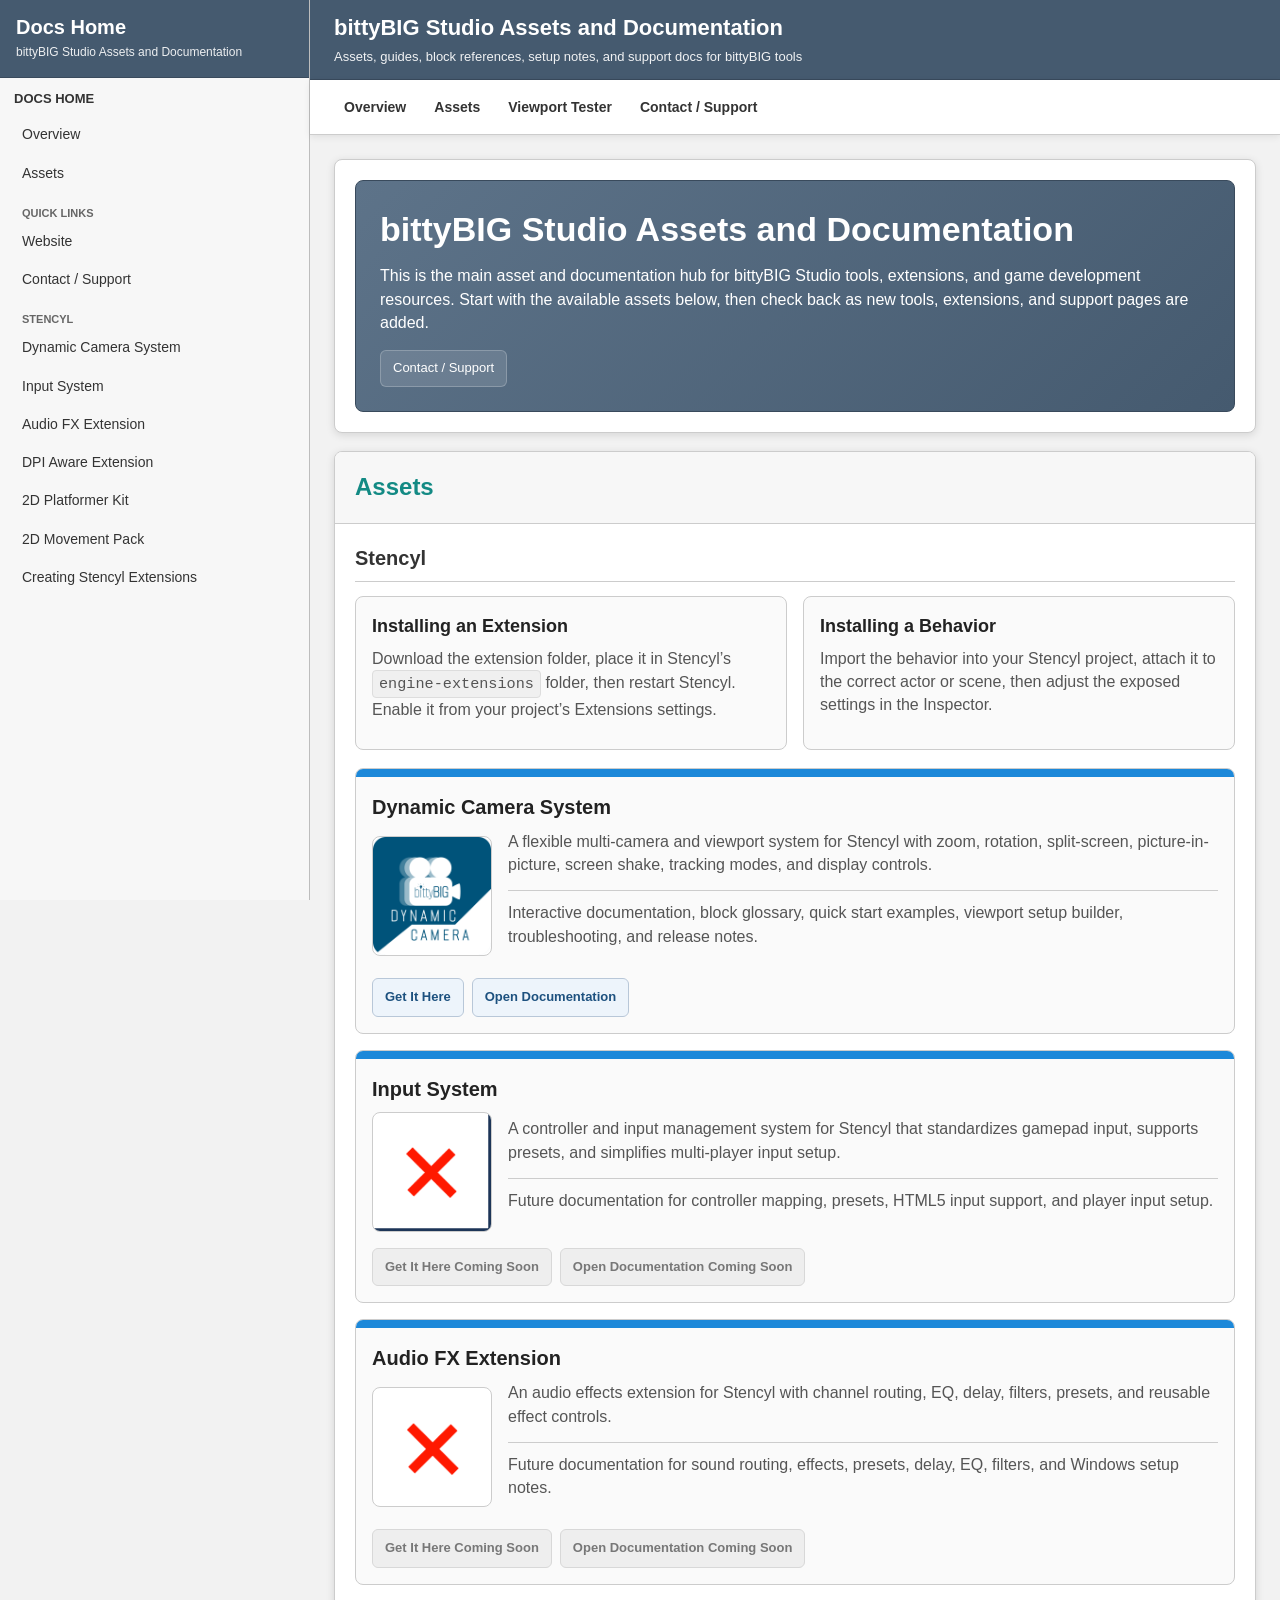
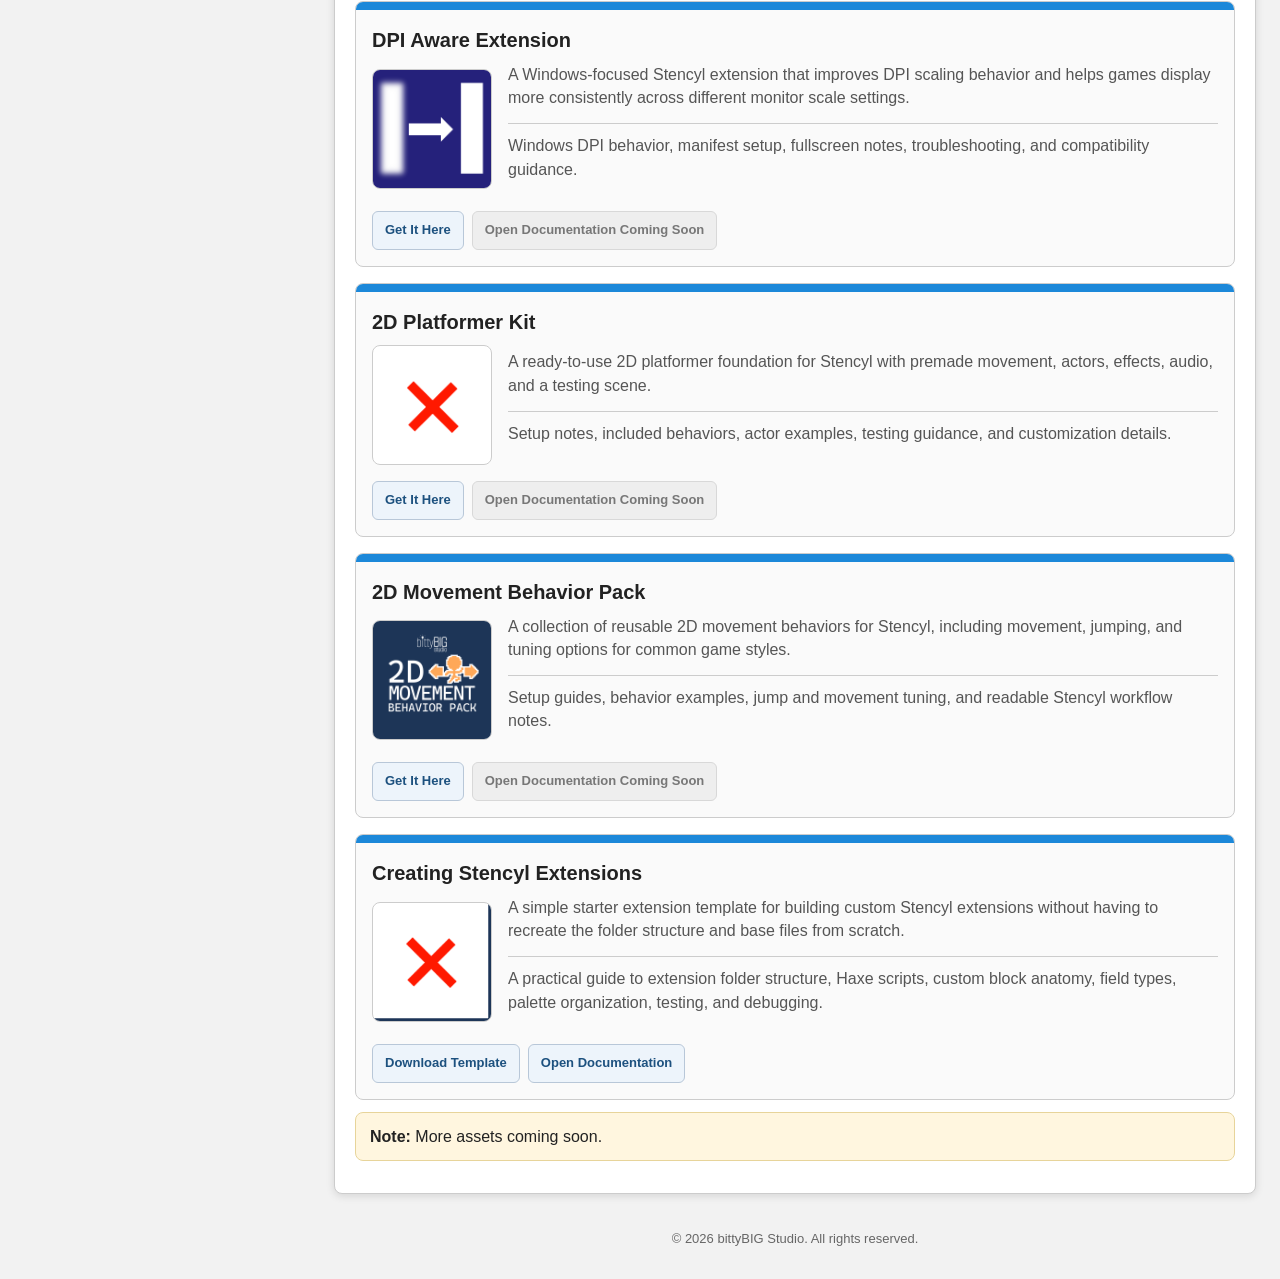
==== index.html @ cce0207f "icons" ====
<!DOCTYPE html>
<html lang="en">
<head>
	<meta charset="utf-8"/>
	<meta content="width=device-width, initial-scale=1.0" name="viewport"/>
	<link rel="icon" type="image/png" href="favicon.png">
	<title>bittyBIG Studio Assets and Documentation</title>
	<style>
		:root
		{
			--bg: #f2f2f2;
			--panel: #ffffff;
			--panel-2: #f7f7f7;
			--line: #cccccc;
			--text: #222222;
			--muted: #666666;
			--header: #455a6f;
			--headerText: #ffffff;
			--accent: #1c88d9;
			--accentDark: #1467a6;
			--accentLight: #d8ecfb;
			--danger: #d5525d;
			--dangerDark: #ab3842;
			--success: #7ab34a;
			--successDark: #5e9234;
			--shadow: rgba(0, 0, 0, 0.12);
			--gold: #ffb52a;
		}

		*
		{
			box-sizing: border-box;
		}

		html
		{
			scroll-behavior: smooth;
			scroll-padding-top: 72px;
		}

		[id]
		{
			scroll-margin-top: 72px;
		}

		body
		{
			margin: 0;
			background: var(--bg);
			color: var(--text);
			font-family: Arial, Helvetica, sans-serif;
			line-height: 1.45;
		}

		a
		{
			color: inherit;
			text-decoration: none;
		}

		button,
		input
		{
			font: inherit;
		}

		.app
		{
			display: grid;
			grid-template-columns: 310px minmax(0, 1fr);
			min-height: 100vh;
		}

		/* Sidebar */
		.sidebar
		{
			position: sticky;
			top: 0;
			height: 100vh;
			overflow: auto;
			background: #f7f7f7;
			border-right: 1px solid #bdbdbd;
			padding: 0;
		}

		.sidebar-header
		{
			background: var(--header);
			color: var(--headerText);
			padding: 16px;
			border-bottom: 1px solid #394a5c;
		}

		.sidebar-header h1
		{
			margin: 0;
			font-size: 20px;
			line-height: 1.15;
		}

		.sidebar-header h1 a
		{
			color: var(--headerText);
			text-decoration: none;
		}

		.sidebar-header h1 a:hover
		{
			text-decoration: underline;
		}

		.sidebar-header .sub
		{
			margin-top: 5px;
			font-size: 12px;
			opacity: 0.9;
		}

		.nav-group
		{
			padding: 12px 14px 4px;
		}

		.nav-title
		{
			font-size: 13px;
			font-weight: bold;
			color: #333333;
			text-transform: uppercase;
			margin: 0 0 8px;
		}

		.nav-list
		{
			display: grid;
			gap: 4px;
			margin-bottom: 8px;
		}

		.nav-link
		{
			display: block;
			padding: 7px 8px;
			border-radius: 4px;
			font-size: 14px;
			color: #333333;
		}

		.nav-link:hover,
		.nav-link.active
		{
			background: #dfe8f3;
			color: #000000;
		}

		.nav-mini-title
		{
			font-size: 11px;
			font-weight: bold;
			color: #666666;
			text-transform: uppercase;
			padding: 8px 8px 2px;
		}

		/* Main */
		.main
		{
			min-width: 0;
		}

		.topbar
		{
			background: var(--header);
			color: var(--headerText);
			padding: 12px 24px;
			border-bottom: 1px solid #394a5c;
		}

		.topbar .title
		{
			font-size: 22px;
			font-weight: bold;
		}

		.topbar .subtitle
		{
			font-size: 13px;
			margin-top: 4px;
			opacity: 0.92;
		}

		.top-nav
		{
			position: sticky;
			top: 0;
			z-index: 30;
			display: flex;
			flex-wrap: wrap;
			gap: 8px;
			padding: 10px 24px;
			background: #ffffff;
			border-bottom: 1px solid var(--line);
			box-shadow: 0 2px 7px rgba(0,0,0,0.08);
		}

		.top-nav a
		{
			display: inline-block;
			padding: 7px 10px;
			border-radius: 5px;
			font-size: 14px;
			font-weight: bold;
			color: #333333;
		}

		.top-nav a:hover
		{
			background: #dfe8f3;
		}

		.content
		{
			padding: 24px;
			max-width: 1300px;
		}

		.section
		{
			background: var(--panel);
			border: 1px solid var(--line);
			border-radius: 8px;
			box-shadow: 0 2px 8px var(--shadow);
			margin-bottom: 18px;
			overflow: hidden;
		}

		.section-header
		{
			padding: 18px 20px;
			border-bottom: 1px solid var(--line);
			background: var(--panel-2);
		}

		.section-header h2
		{
			margin: 0;
			font-size: 24px;
			color: #138a84;
		}

		.section-body
		{
			padding: 20px;
		}

		p
		{
			margin-top: 0;
		}

		.hero-box
		{
			background: linear-gradient(135deg, #5d7389, #455a6f);
			color: white;
			padding: 24px;
			border-radius: 8px;
			border: 1px solid #394a5c;
		}

		.hero-box h2
		{
			margin: 0 0 10px;
			font-size: 34px;
			color: white;
		}

		.hero-box p
		{
			margin: 0 0 16px;
			font-size: 16px;
			max-width: 900px;
		}

		.hero-buttons
		{
			display: flex;
			flex-wrap: wrap;
			gap: 10px;
		}

		.btn
		{
			display: inline-block;
			padding: 10px 14px;
			border-radius: 6px;
			border: 1px solid rgba(255,255,255,0.22);
			background: rgba(255,255,255,0.12);
			color: white;
			cursor: pointer;
		}

		.btn:hover
		{
			background: rgba(255,255,255,0.22);
		}

		.compact-btn
		{
			padding: 8px 12px;
			font-size: 13px;
		}

		.grid-2
		{
			display: grid;
			grid-template-columns: 1fr 1fr;
			gap: 16px;
		}

		.grid-3
		{
			display: grid;
			grid-template-columns: repeat(3, 1fr);
			gap: 16px;
		}

		.info-card
		{
			border: 1px solid var(--line);
			border-radius: 8px;
			padding: 16px;
			background: #fafafa;
		}

		.info-card h3
		{
			margin: 0 0 8px;
			font-size: 18px;
		}

		.install-mini
		{
			margin-top: 16px;
		}

		.info-card p
		{
			color: #555555;
			margin-bottom: 12px;
		}

		.note
		{
			padding: 12px 14px;
			border-radius: 8px;
			border: 1px solid #d8d8d8;
			background: #f9f9f9;
			margin: 12px 0;
		}

		.note.good
		{
			background: #eef8e7;
			border-color: #bfd7ac;
		}

		.note.warn
		{
			background: #fff6df;
			border-color: #e7d49a;
		}

		.inline-code
		{
			display: inline-block;
			background: #f0f0f0;
			border: 1px solid #dddddd;
			padding: 2px 6px;
			border-radius: 4px;
			font-family: Consolas, Monaco, "Courier New", monospace;
			font-size: 0.95em;
		}

		.asset-group-title
		{
			margin: 0 0 14px;
			padding-bottom: 8px;
			border-bottom: 1px solid var(--line);
			font-size: 20px;
			color: #333333;
		}

		.asset-list
		{
			display: grid;
			grid-template-columns: 1fr;
			gap: 16px;
		}

		.stencyl-installation
		{
			margin: 0 0 18px;
		}

		.asset-card-content
		{
			display: grid;
			grid-template-columns: 120px minmax(0, 1fr);
			gap: 16px;
			align-items: center;
			margin-bottom: 16px;
		}

		.asset-card-content > div:last-child p + p
		{
			margin-top: 10px;
			padding-top: 10px;
			border-top: 1px solid var(--line);
		}


		.asset-icon-frame
		{
			display: flex;
			align-items: center;
			justify-content: center;
			width: 120px;
			height: 120px;
			border: 1px solid var(--line);
			border-radius: 8px;
			background: #ffffff;
			overflow: hidden;
		}

		.asset-icon
		{
			display: block;
			max-width: 100%;
			max-height: 100%;
			object-fit: contain;
		}

		.doc-card
		{
			display: flex;
			flex-direction: column;
			min-height: 0;
			border: 1px solid var(--line);
			border-radius: 8px;
			background: #fafafa;
			overflow: hidden;
		}

		.doc-card-top
		{
			height: 8px;
			background: var(--accent);
		}

		.doc-card.placeholder .doc-card-top
		{
			background: #808b97;
		}

		.doc-card-body
		{
			display: flex;
			flex-direction: column;
			flex: 1;
			padding: 16px;
		}

		.doc-card h3
		{
			margin: 0 0 8px;
			font-size: 20px;
		}

		.doc-card p
		{
			margin: 0 0 14px;
			color: #555555;
		}

		.status
		{
			display: inline-block;
			align-self: flex-start;
			margin-bottom: 10px;
			padding: 4px 8px;
			border-radius: 999px;
			border: 1px solid #b8d8f0;
			background: var(--accentLight);
			color: var(--accentDark);
			font-size: 12px;
			font-weight: bold;
		}

		.placeholder .status
		{
			background: #eeeeee;
			border-color: #d8d8d8;
			color: #666666;
		}

		.card-actions
		{
			margin-top: auto;
			display: flex;
			flex-wrap: wrap;
			gap: 8px;
		}

		.card-link
		{
			display: inline-block;
			padding: 9px 12px;
			border-radius: 6px;
			border: 1px solid #b8c7d8;
			background: #edf4fb;
			color: #1d517f;
			cursor: pointer;
			font-size: 13px;
			font-weight: bold;
		}

		.card-link:hover
		{
			background: #dfeefa;
		}

		.card-link.disabled
		{
			color: #777777;
			background: #eeeeee;
			border-color: #d8d8d8;
		}

		.card-link.disabled:hover
		{
			background: #e6e6e6;
		}

		.link-list
		{
			display: grid;
			gap: 8px;
		}

		.project-link
		{
			display: block;
			border: 1px solid var(--line);
			border-radius: 7px;
			background: #fafafa;
			padding: 12px 13px;
		}

		.project-link:hover
		{
			background: #dfe8f3;
		}

		.project-link strong
		{
			display: block;
			margin-bottom: 3px;
			color: #222222;
		}

		.project-link span
		{
			display: block;
			color: #555555;
			font-size: 14px;
		}

		.footer
		{
			text-align: center;
			padding: 18px 0 6px;
			color: #666666;
			font-size: 13px;
		}

		@media (max-width: 1100px)
		{
			.app
			{
				grid-template-columns: 1fr;
			}

			.sidebar
			{
				position: relative;
				height: auto;
			}

			.top-nav
			{
				position: relative;
				top: auto;
			}
		}

		@media (max-width: 900px)
		{
			.grid-2,
			.grid-3
			{
				grid-template-columns: 1fr;
			}

			.asset-card-content
			{
				grid-template-columns: 92px minmax(0, 1fr);
			}

			.asset-icon-frame
			{
				width: 92px;
				height: 92px;
			}
		}

		@media (max-width: 560px)
		{
			.asset-card-content
			{
				grid-template-columns: 1fr;
			}

			.asset-icon-frame
			{
				width: 110px;
				height: 110px;
			}
		}
	</style>
</head>
<body>
<div class="app" id="top">
	<aside class="sidebar">
		<div class="sidebar-header">
			<h1><a href="#top">Docs Home</a></h1>
			<div class="sub">bittyBIG Studio Assets and Documentation</div>
		</div>

		<div class="nav-group">
			<div class="nav-title">Docs Home</div>
			<div class="nav-list">
				<a class="nav-link" href="#overview">Overview</a>
				<a class="nav-link" href="#documentation">Assets</a>
			</div>

			<div class="nav-mini-title">Quick Links</div>
			<div class="nav-list">
				<a class="nav-link" href="https://www.bittybigstudio.com/">Website</a>
				<a class="nav-link" href="https://discord.gg/BR3WJM4zfG">Contact / Support</a>
			</div>

			<div class="nav-mini-title">Stencyl</div>
			<div class="nav-list">
				<a class="nav-link" href="dynamic-camera-documentation.html">Dynamic Camera System</a>
				<a class="nav-link" href="https://docs.bittybigstudio.com/input-system/">Input System</a>
				<a class="nav-link" href="https://docs.bittybigstudio.com/audio-fx-extension/">Audio FX Extension</a>
				<a class="nav-link" href="https://docs.bittybigstudio.com/dpi-awareness-extension/">DPI Aware Extension</a>
				<a class="nav-link" href="https://docs.bittybigstudio.com/platformer-kit-2d/">2D Platformer Kit</a>
				<a class="nav-link" href="https://docs.bittybigstudio.com/movement-behavior-pack-2d/">2D Movement Pack</a>
				<a class="nav-link" href="stencyl-extension-template-guide.html">Creating Stencyl Extensions</a>
			</div>
		</div>
	</aside>

	<main class="main">
		<div class="topbar">
			<div class="title">bittyBIG Studio Assets and Documentation</div>
			<div class="subtitle">Assets, guides, block references, setup notes, and support docs for bittyBIG tools</div>
		</div>

		<nav class="top-nav">
			<a href="#overview">Overview</a>
			<a href="#documentation">Assets</a>
			<a href="dynamic-camera-documentation.html#interactive-demo">Viewport Tester</a>
			<a href="https://discord.gg/BR3WJM4zfG">Contact / Support</a>
		</nav>

		<div class="content">
			<section class="section" id="overview">
				<div class="section-body">
					<div class="hero-box">
						<h2>bittyBIG Studio Assets and Documentation</h2>
						<p>
							This is the main asset and documentation hub for bittyBIG Studio tools, extensions, and game development resources.
							Start with the available assets below, then check back as new tools, extensions, and support pages are added.
						</p>
						<div class="hero-buttons">
							<a class="btn compact-btn" href="https://discord.gg/BR3WJM4zfG">Contact / Support</a>
						</div>
					</div>

				</div>
			</section>

			<section class="section" id="documentation">
				<div class="section-header">
					<h2>Assets</h2>
				</div>
				<div class="section-body">
					<h3 class="asset-group-title">Stencyl</h3>

					<div class="grid-2 stencyl-installation">
						<div class="info-card">
							<h3>Installing an Extension</h3>
							<p>
								Download the extension folder, place it in Stencyl’s <span class="inline-code">engine-extensions</span> folder,
								then restart Stencyl. Enable it from your project’s Extensions settings.
							</p>
						</div>

						<div class="info-card">
							<h3>Installing a Behavior</h3>
							<p>
								Import the behavior into your Stencyl project, attach it to the correct actor or scene,
								then adjust the exposed settings in the Inspector.
							</p>
						</div>
					</div>

					<div class="asset-list">
						<article class="doc-card">
							<div class="doc-card-top"></div>
							<div class="doc-card-body">
								<h3>Dynamic Camera System</h3>
								<div class="asset-card-content">
									<div class="asset-icon-frame">
										<img class="asset-icon" src="dynamic-camera-icon.png" alt="Dynamic Camera System icon" onerror="this.remove()">
									</div>
									<div>
										<p>
											A flexible multi-camera and viewport system for Stencyl with zoom, rotation, split-screen,
											picture-in-picture, screen shake, tracking modes, and display controls.
										</p>
										<p>
											Interactive documentation, block glossary, quick start examples, viewport setup builder,
											troubleshooting, and release notes.
										</p>
									</div>
								</div>
								<div class="card-actions">
									<a class="card-link" href="https://bittybigstudio.itch.io/bittybig-dynamic-camera">Get It Here</a>
									<a class="card-link" href="dynamic-camera-documentation.html">Open Documentation</a>
								</div>
							</div>
						</article>

						<article class="doc-card">
							<div class="doc-card-top"></div>
							<div class="doc-card-body">
								<h3>Input System</h3>
								<div class="asset-card-content">
									<div class="asset-icon-frame">
										<img class="asset-icon" src="input-system-icon.png" alt="Input System icon" onerror="this.remove()">
									</div>
									<div>
										<p>
											A controller and input management system for Stencyl that standardizes gamepad input,
											supports presets, and simplifies multi-player input setup.
										</p>
										<p>
											Future documentation for controller mapping, presets, HTML5 input support, and player input setup.
										</p>
									</div>
								</div>
								<div class="card-actions">
									<a class="card-link disabled" href="https://bittybigstudio.com/#input-system">Get It Here Coming Soon</a>
									<a class="card-link disabled" href="https://docs.bittybigstudio.com/input-system/">Open Documentation Coming Soon</a>
								</div>
							</div>
						</article>

						<article class="doc-card">
							<div class="doc-card-top"></div>
							<div class="doc-card-body">
								<h3>Audio FX Extension</h3>
								<div class="asset-card-content">
									<div class="asset-icon-frame">
										<img class="asset-icon" src="audio-fx-icon.png" alt="Audio FX Extension icon" onerror="this.remove()">
									</div>
									<div>
										<p>
											An audio effects extension for Stencyl with channel routing, EQ, delay, filters,
											presets, and reusable effect controls.
										</p>
										<p>
											Future documentation for sound routing, effects, presets, delay, EQ, filters, and Windows setup notes.
										</p>
									</div>
								</div>
								<div class="card-actions">
									<a class="card-link disabled" href="https://bittybigstudio.com/#audio-fx-extension">Get It Here Coming Soon</a>
									<a class="card-link disabled" href="https://docs.bittybigstudio.com/audio-fx-extension/">Open Documentation Coming Soon</a>
								</div>
							</div>
						</article>

						<article class="doc-card">
							<div class="doc-card-top"></div>
							<div class="doc-card-body">
								<h3>DPI Aware Extension</h3>
								<div class="asset-card-content">
									<div class="asset-icon-frame">
										<img class="asset-icon" src="dpi-aware-icon.png" alt="DPI Aware Extension icon" onerror="this.remove()">
									</div>
									<div>
										<p>
											A Windows-focused Stencyl extension that improves DPI scaling behavior and helps games
											display more consistently across different monitor scale settings.
										</p>
										<p>
											Windows DPI behavior, manifest setup, fullscreen notes, troubleshooting, and compatibility guidance.
										</p>
									</div>
								</div>
								<div class="card-actions">
									<a class="card-link" href="https://bittybigstudio.com/#dpi-awareness-extension">Get It Here</a>
									<a class="card-link disabled" href="https://docs.bittybigstudio.com/dpi-awareness-extension/">Open Documentation Coming Soon</a>
								</div>
							</div>
						</article>

						<article class="doc-card">
							<div class="doc-card-top"></div>
							<div class="doc-card-body">
								<h3>2D Platformer Kit</h3>
								<div class="asset-card-content">
									<div class="asset-icon-frame">
										<img class="asset-icon" src="platformer-kit-icon.png" alt="2D Platformer Kit icon" onerror="this.remove()">
									</div>
									<div>
										<p>
											A ready-to-use 2D platformer foundation for Stencyl with premade movement,
											actors, effects, audio, and a testing scene.
										</p>
										<p>
											Setup notes, included behaviors, actor examples, testing guidance, and customization details.
										</p>
									</div>
								</div>
								<div class="card-actions">
									<a class="card-link" href="https://bittybigstudio.com/#platformer-kit-2d">Get It Here</a>
									<a class="card-link disabled" href="https://docs.bittybigstudio.com/platformer-kit-2d/">Open Documentation Coming Soon</a>
								</div>
							</div>
						</article>

						<article class="doc-card">
							<div class="doc-card-top"></div>
							<div class="doc-card-body">
								<h3>2D Movement Behavior Pack</h3>
								<div class="asset-card-content">
									<div class="asset-icon-frame">
										<img class="asset-icon" src="movement-pack-icon.png" alt="2D Movement Behavior Pack icon" onerror="this.remove()">
									</div>
									<div>
										<p>
											A collection of reusable 2D movement behaviors for Stencyl, including movement,
											jumping, and tuning options for common game styles.
										</p>
										<p>
											Setup guides, behavior examples, jump and movement tuning, and readable Stencyl workflow notes.
										</p>
									</div>
								</div>
								<div class="card-actions">
									<a class="card-link" href="https://bittybigstudio.com/#movement-behavior-pack-2d">Get It Here</a>
									<a class="card-link disabled" href="https://docs.bittybigstudio.com/movement-behavior-pack-2d/">Open Documentation Coming Soon</a>
								</div>
							</div>
						</article>

						<article class="doc-card">
							<div class="doc-card-top"></div>
							<div class="doc-card-body">
								<h3>Creating Stencyl Extensions</h3>
								<div class="asset-card-content">
									<div class="asset-icon-frame">
										<img class="asset-icon" src="extension-template-icon.png" alt="Simple Extension Template icon" onerror="this.remove()">
									</div>
									<div>
										<p>
											A simple starter extension template for building custom Stencyl extensions without
											having to recreate the folder structure and base files from scratch.
										</p>
										<p>
											A practical guide to extension folder structure, Haxe scripts, custom block anatomy,
											field types, palette organization, testing, and debugging.
										</p>
									</div>
								</div>
								<div class="card-actions">
									<a class="card-link" href="Simple Extension Template.zip">Download Template</a>
									<a class="card-link" href="stencyl-extension-template-guide.html">Open Documentation</a>
								</div>
							</div>
						</article>
					</div>

					<div class="note warn">
						<strong>Note:</strong> More assets coming soon.
					</div>
				</div>
			</section>


			<div class="footer">
				&copy; 2026 bittyBIG Studio. All rights reserved.
			</div>
		</div>
	</main>
</div>
</body>
</html>
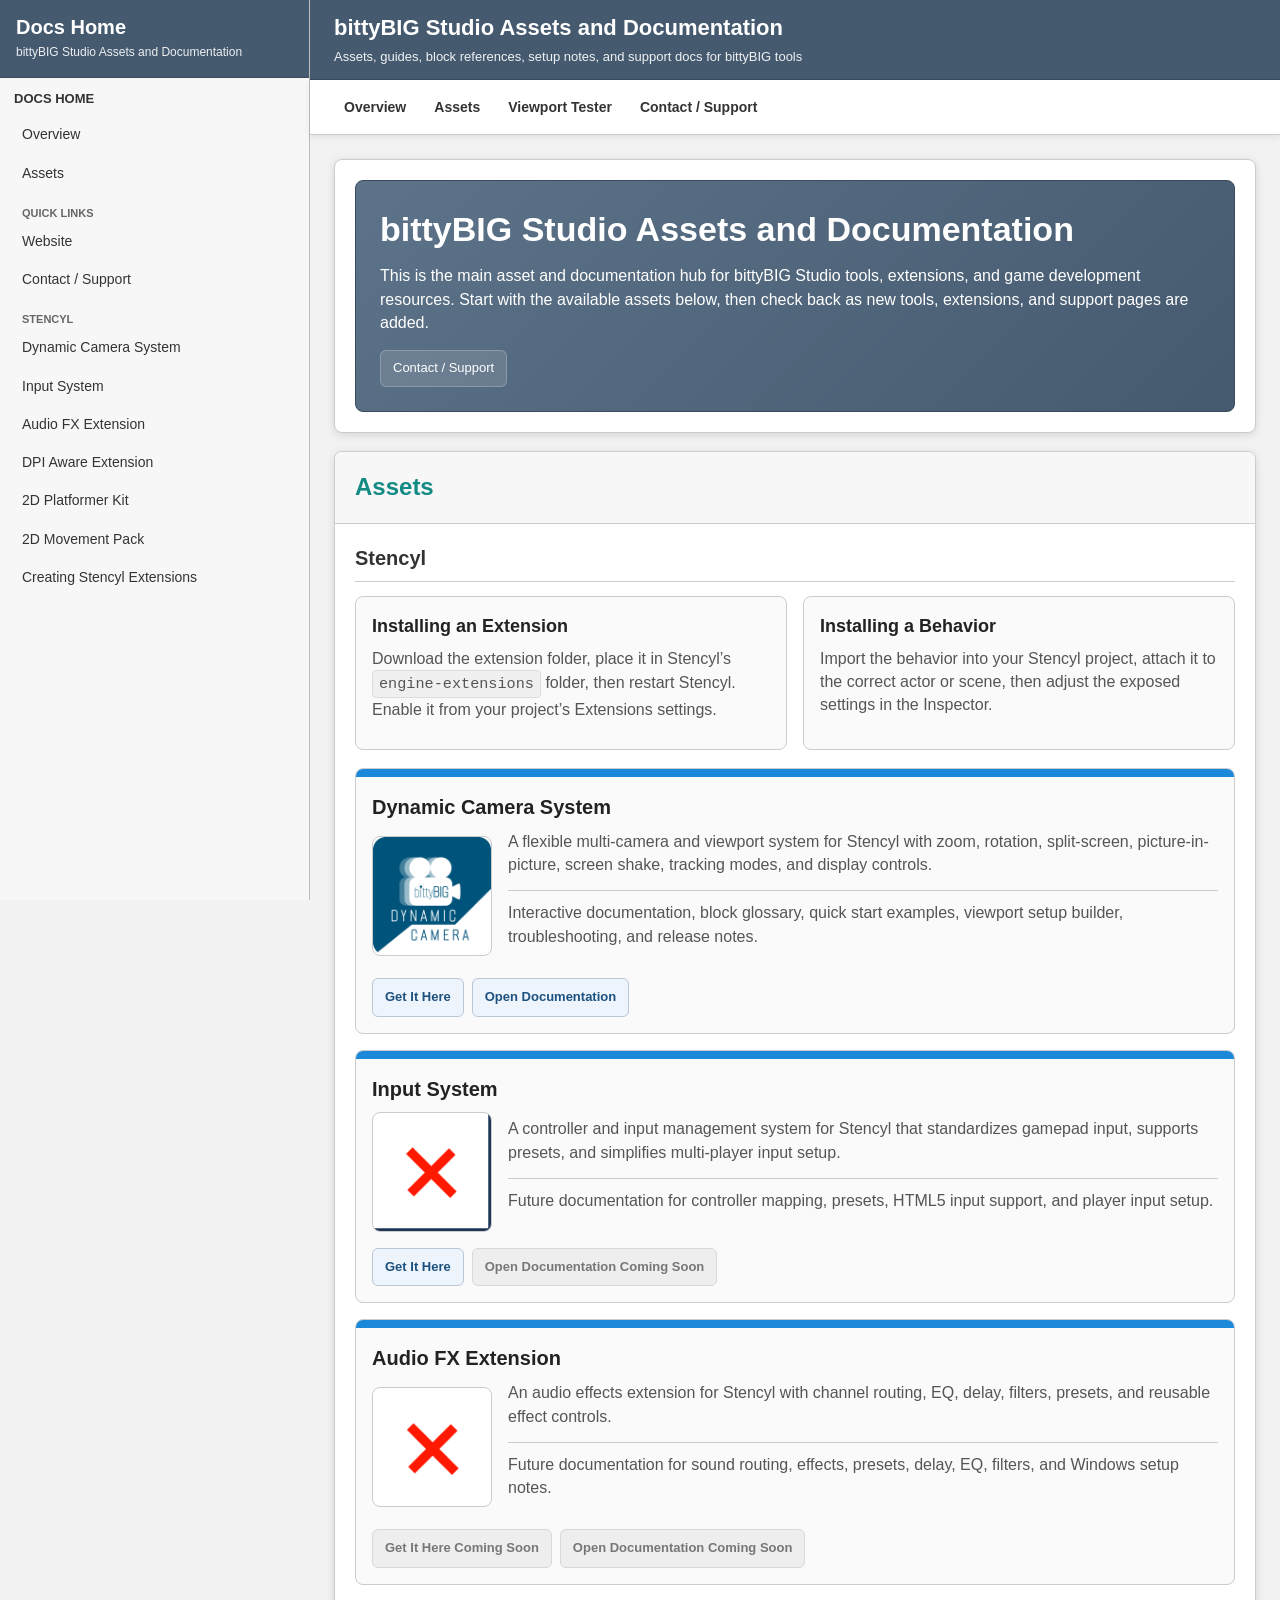
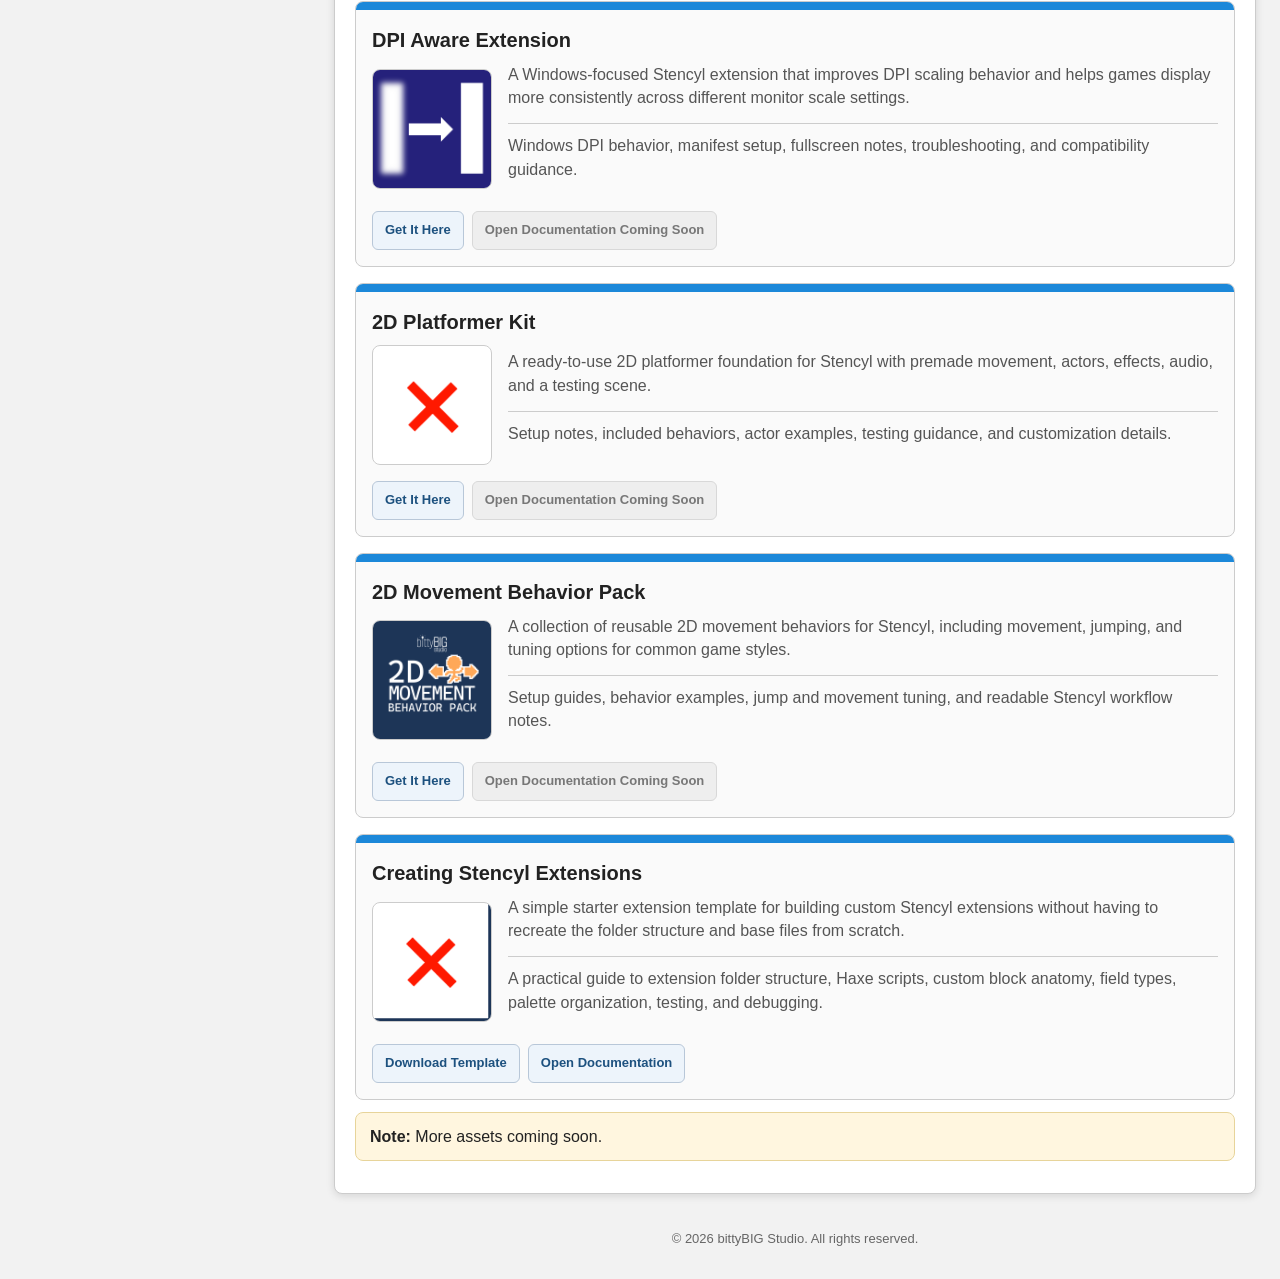
==== commit 7658ee2d: "added link to input system" ====
--- a/index.html
+++ b/index.html
@@ -773,7 +773,7 @@
 									</div>
 								</div>
 								<div class="card-actions">
-									<a class="card-link disabled" href="https://bittybigstudio.com/#input-system">Get It Here Coming Soon</a>
+									<a class="card-link enabled" href="https://bittybigstudio.itch.io/bittybig-easy-input-system-for-stencyl">Get It Here</a>
 									<a class="card-link disabled" href="https://docs.bittybigstudio.com/input-system/">Open Documentation Coming Soon</a>
 								</div>
 							</div>
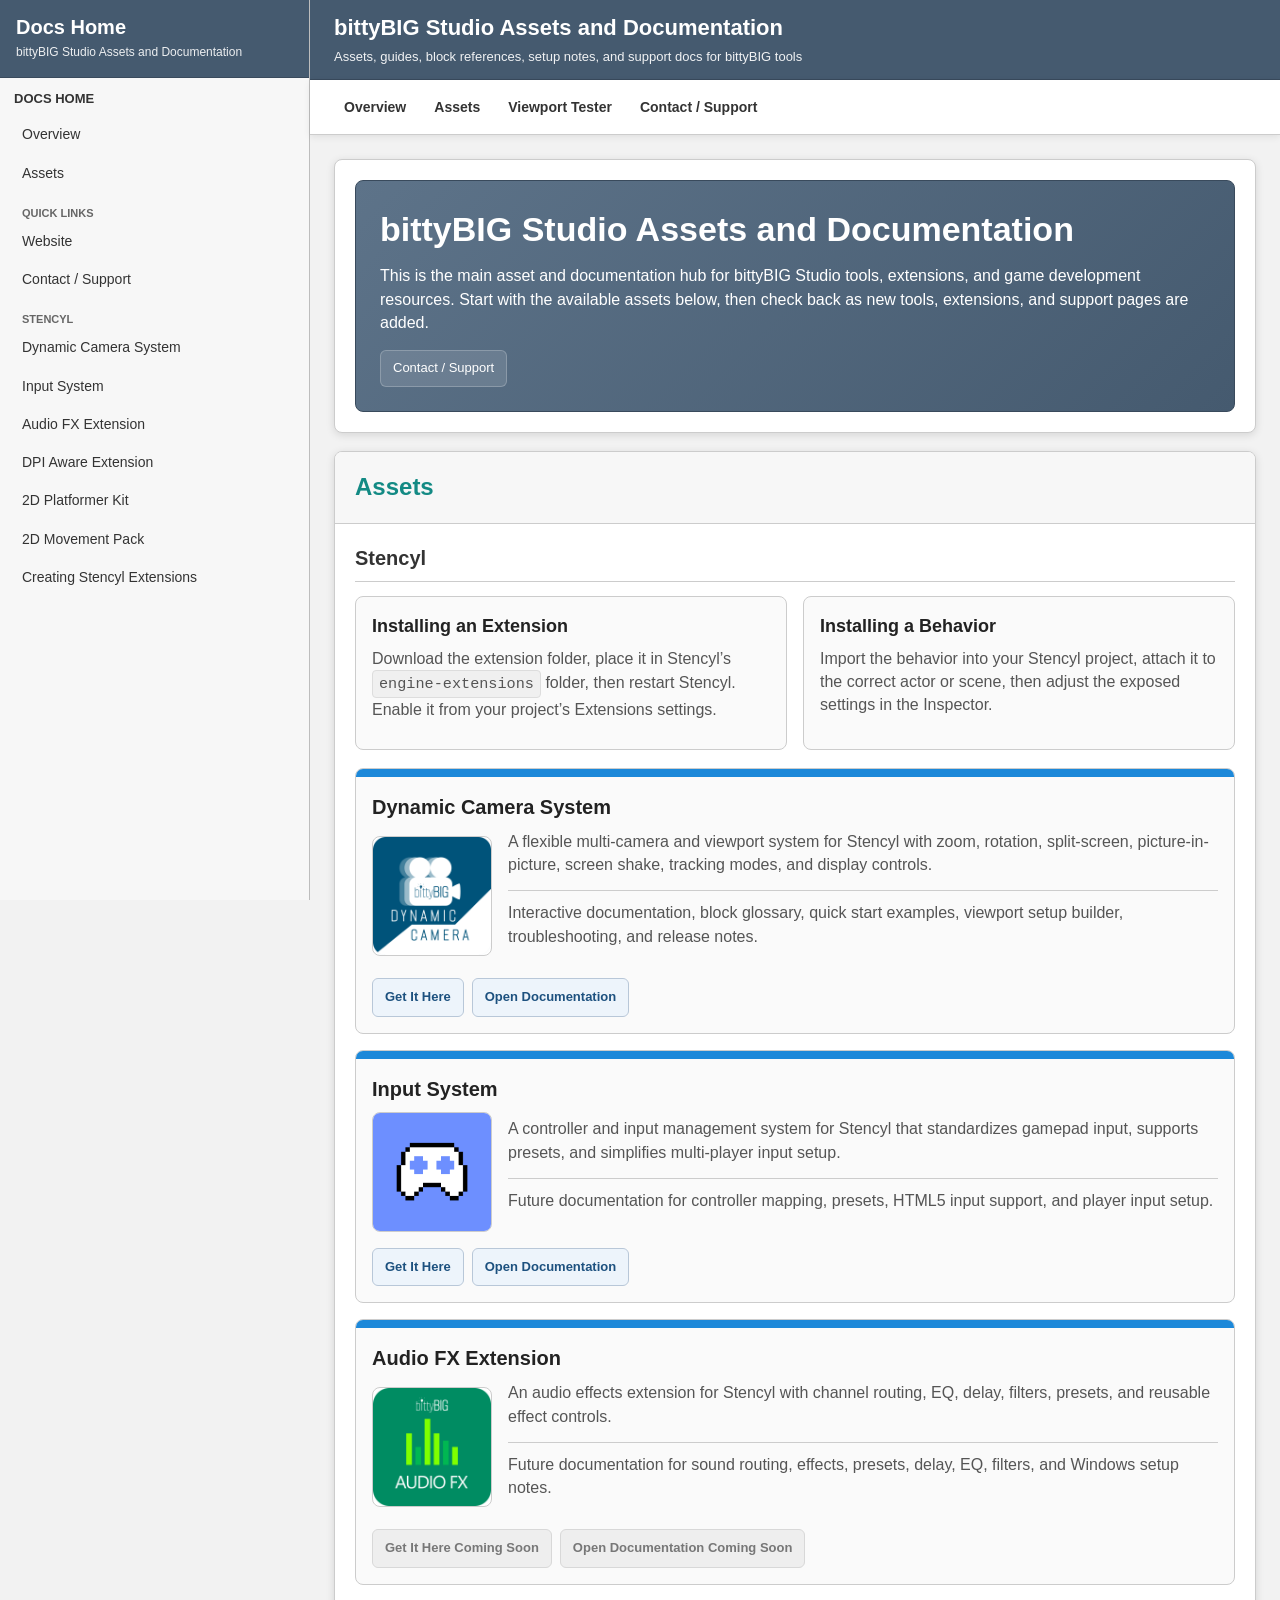
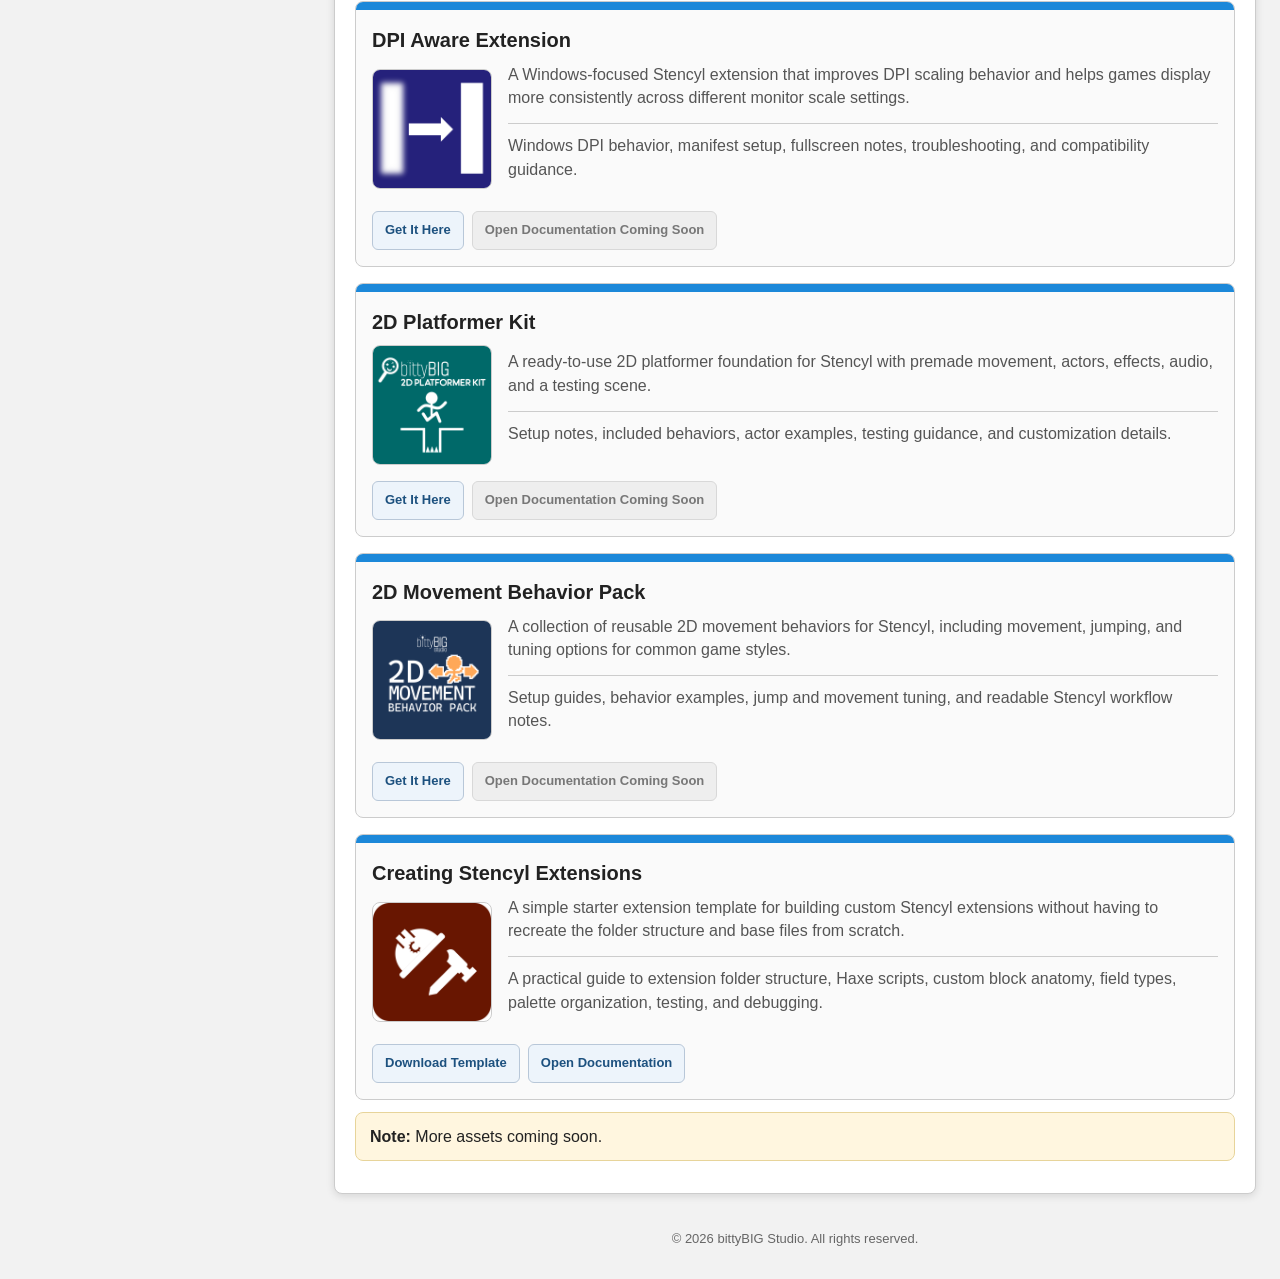
==== commit 7a748de2: "Added Easy Input Documentation" ====
--- a/index.html
+++ b/index.html
@@ -662,7 +662,7 @@
 			<div class="nav-mini-title">Stencyl</div>
 			<div class="nav-list">
 				<a class="nav-link" href="dynamic-camera-documentation.html">Dynamic Camera System</a>
-				<a class="nav-link" href="https://docs.bittybigstudio.com/input-system/">Input System</a>
+				<a class="nav-link" href="https://docs.bittybigstudio.com/stencyl-easy-input/">Input System</a>
 				<a class="nav-link" href="https://docs.bittybigstudio.com/audio-fx-extension/">Audio FX Extension</a>
 				<a class="nav-link" href="https://docs.bittybigstudio.com/dpi-awareness-extension/">DPI Aware Extension</a>
 				<a class="nav-link" href="https://docs.bittybigstudio.com/platformer-kit-2d/">2D Platformer Kit</a>
@@ -774,7 +774,7 @@
 								</div>
 								<div class="card-actions">
 									<a class="card-link enabled" href="https://bittybigstudio.itch.io/bittybig-easy-input-system-for-stencyl">Get It Here</a>
-									<a class="card-link disabled" href="https://docs.bittybigstudio.com/input-system/">Open Documentation Coming Soon</a>
+									<a class="card-link enabled" href="https://docs.bittybigstudio.com/stencyl-easy-input/">Open Documentation</a>
 								</div>
 							</div>
 						</article>
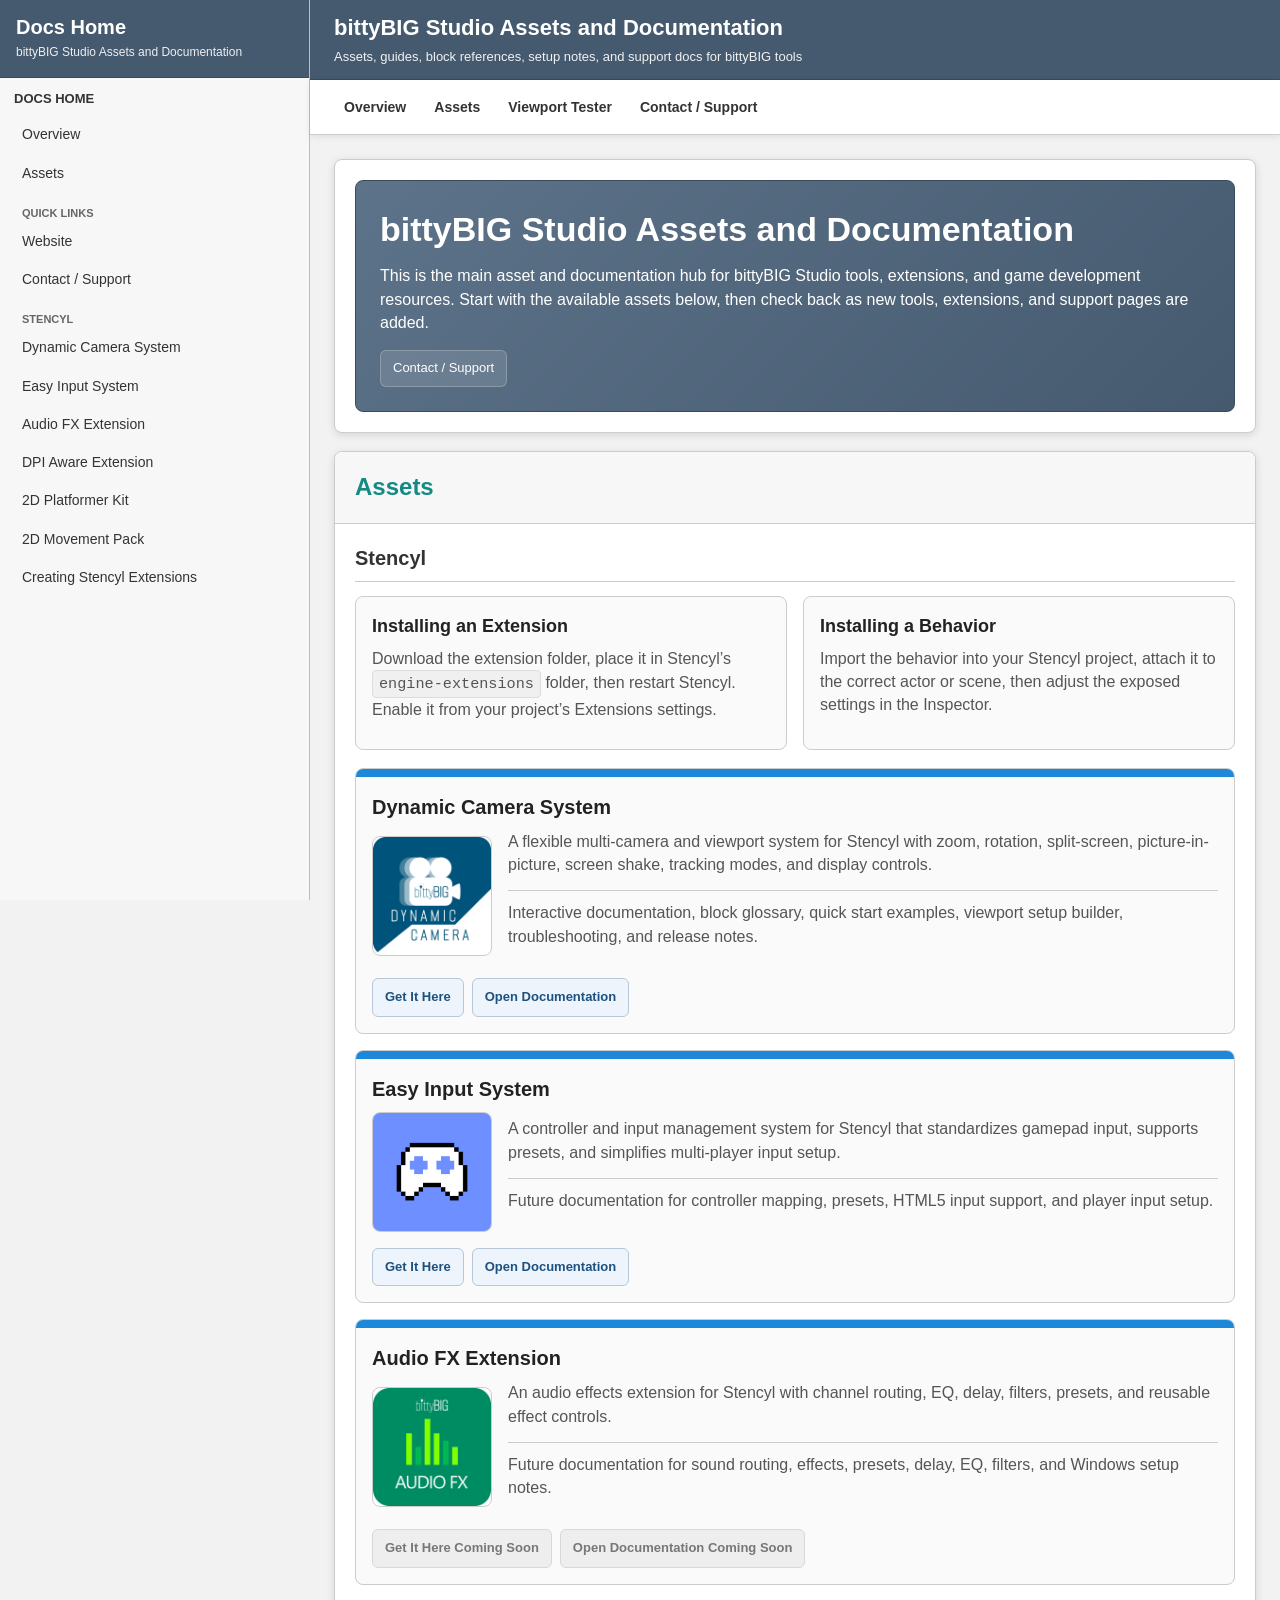
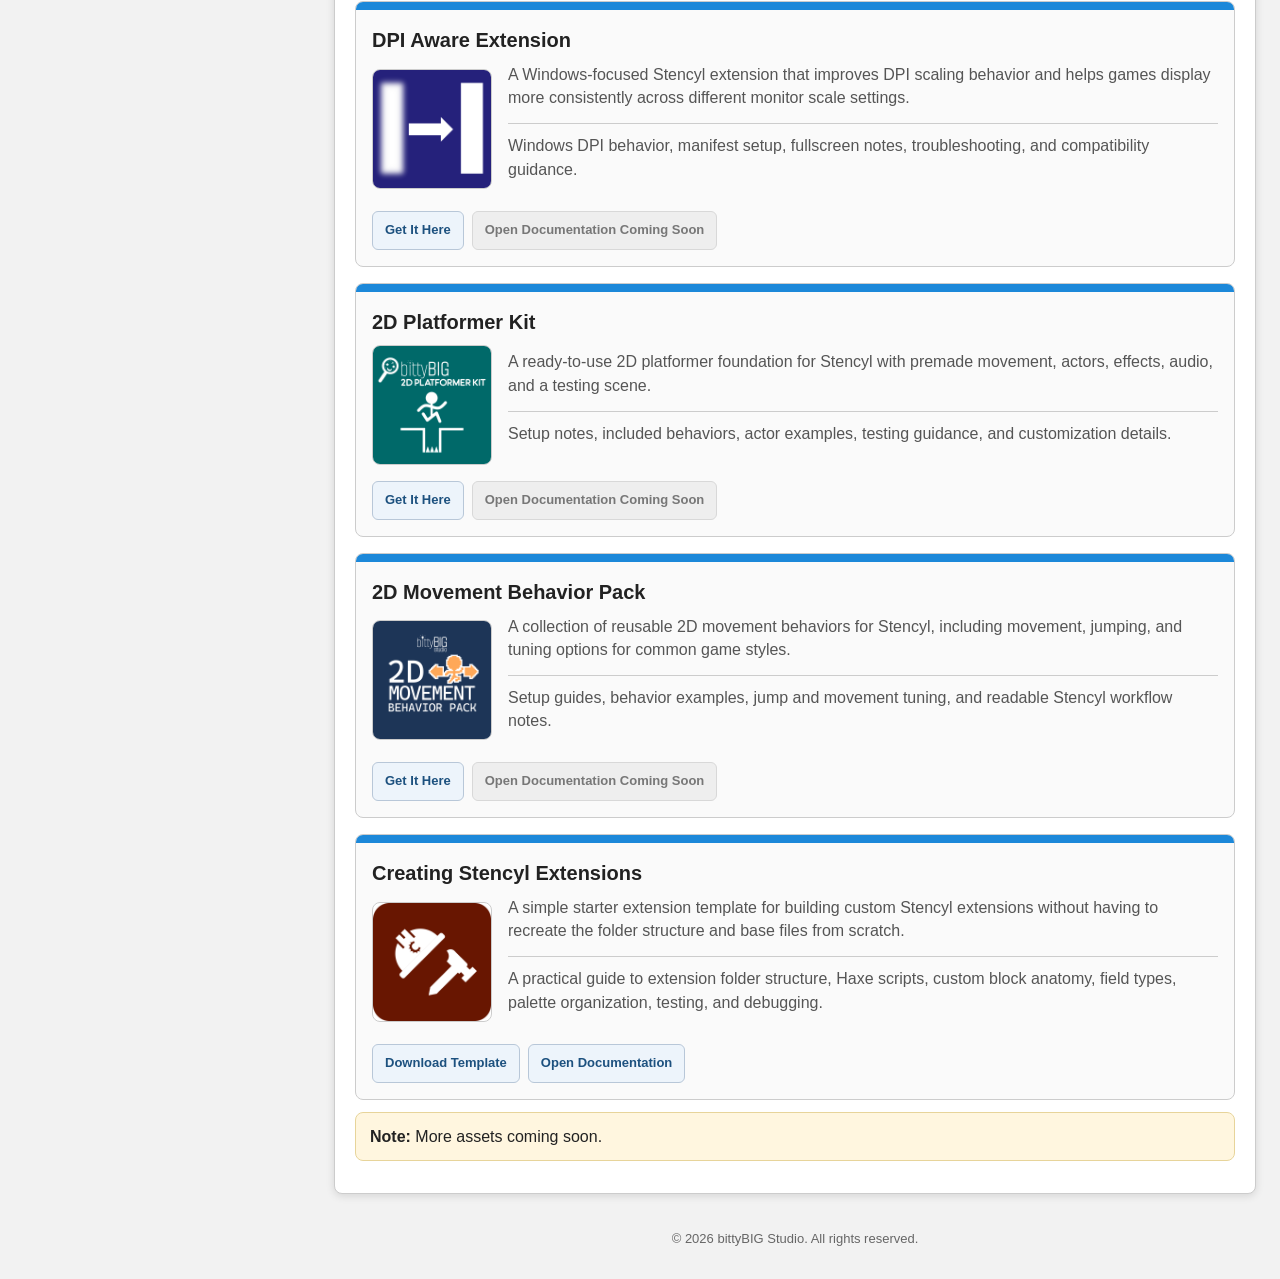
==== commit 35e11628: "Updated Input System Links" ====
--- a/index.html
+++ b/index.html
@@ -662,7 +662,7 @@
 			<div class="nav-mini-title">Stencyl</div>
 			<div class="nav-list">
 				<a class="nav-link" href="dynamic-camera-documentation.html">Dynamic Camera System</a>
-				<a class="nav-link" href="https://docs.bittybigstudio.com/stencyl-easy-input/">Input System</a>
+				<a class="nav-link" href="https://docs.bittybigstudio.com/stencyl-easy-input.html/">Easy Input System</a>
 				<a class="nav-link" href="https://docs.bittybigstudio.com/audio-fx-extension/">Audio FX Extension</a>
 				<a class="nav-link" href="https://docs.bittybigstudio.com/dpi-awareness-extension/">DPI Aware Extension</a>
 				<a class="nav-link" href="https://docs.bittybigstudio.com/platformer-kit-2d/">2D Platformer Kit</a>
@@ -757,10 +757,10 @@
 						<article class="doc-card">
 							<div class="doc-card-top"></div>
 							<div class="doc-card-body">
-								<h3>Input System</h3>
+								<h3>Easy Input System</h3>
 								<div class="asset-card-content">
 									<div class="asset-icon-frame">
-										<img class="asset-icon" src="input-system-icon.png" alt="Input System icon" onerror="this.remove()">
+										<img class="asset-icon" src="input-system-icon.png" alt="Easy Input System icon" onerror="this.remove()">
 									</div>
 									<div>
 										<p>
@@ -774,7 +774,7 @@
 								</div>
 								<div class="card-actions">
 									<a class="card-link enabled" href="https://bittybigstudio.itch.io/bittybig-easy-input-system-for-stencyl">Get It Here</a>
-									<a class="card-link enabled" href="https://docs.bittybigstudio.com/stencyl-easy-input/">Open Documentation</a>
+									<a class="card-link enabled" href="https://docs.bittybigstudio.com/stencyl-easy-input.html/">Open Documentation</a>
 								</div>
 							</div>
 						</article>
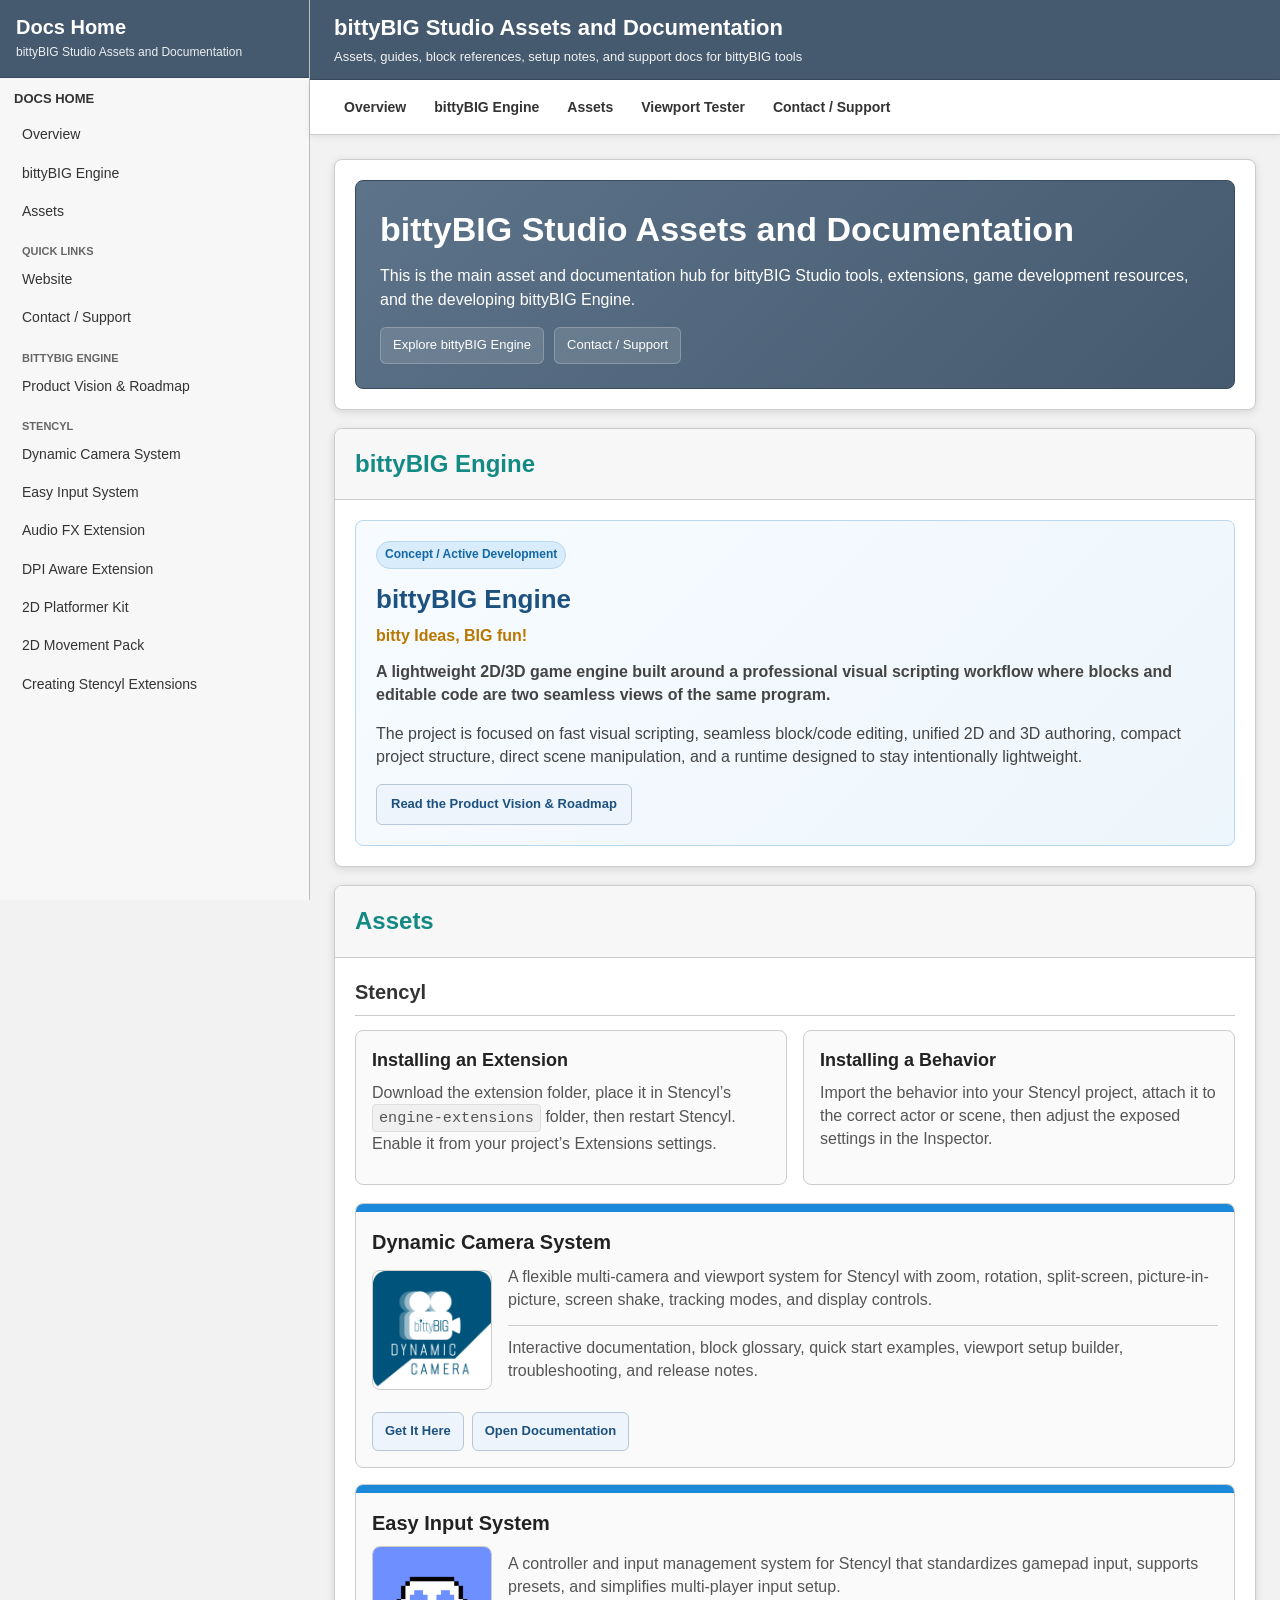
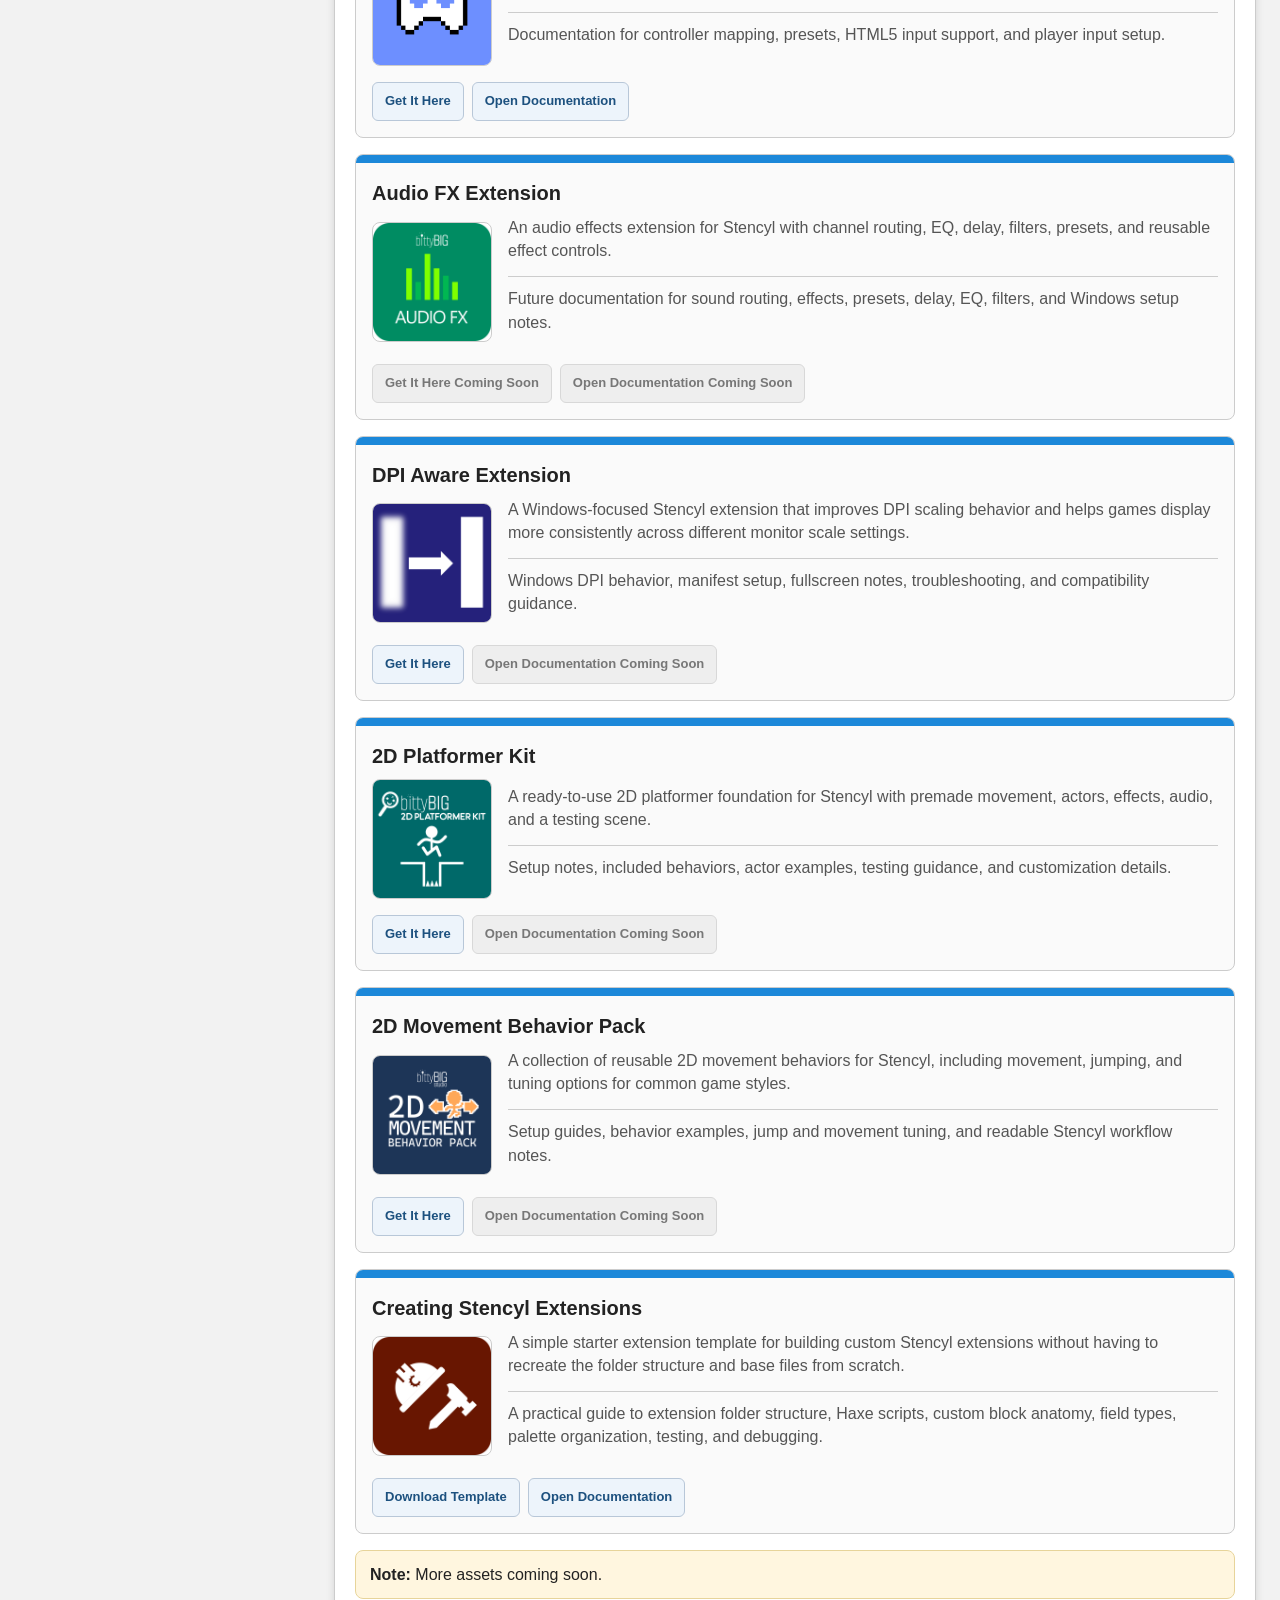
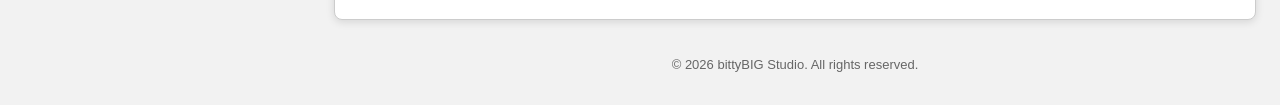
==== commit 7525af4c: "Feature bittyBIG Engine concept on docs home" ====
--- a/index.html
+++ b/index.html
@@ -19,12 +19,9 @@
 			--accent: #1c88d9;
 			--accentDark: #1467a6;
 			--accentLight: #d8ecfb;
-			--danger: #d5525d;
-			--dangerDark: #ab3842;
-			--success: #7ab34a;
-			--successDark: #5e9234;
 			--shadow: rgba(0, 0, 0, 0.12);
 			--gold: #ffb52a;
+			--teal: #138a84;
 		}
 
 		*
@@ -58,12 +55,6 @@
 			text-decoration: none;
 		}
 
-		button,
-		input
-		{
-			font: inherit;
-		}
-
 		.app
 		{
 			display: grid;
@@ -71,7 +62,6 @@
 			min-height: 100vh;
 		}
 
-		/* Sidebar */
 		.sidebar
 		{
 			position: sticky;
@@ -80,7 +70,6 @@
 			overflow: auto;
 			background: #f7f7f7;
 			border-right: 1px solid #bdbdbd;
-			padding: 0;
 		}
 
 		.sidebar-header
@@ -101,7 +90,6 @@
 		.sidebar-header h1 a
 		{
 			color: var(--headerText);
-			text-decoration: none;
 		}
 
 		.sidebar-header h1 a:hover
@@ -162,7 +150,6 @@
 			padding: 8px 8px 2px;
 		}
 
-		/* Main */
 		.main
 		{
 			min-width: 0;
@@ -245,7 +232,7 @@
 		{
 			margin: 0;
 			font-size: 24px;
-			color: #138a84;
+			color: var(--teal);
 		}
 
 		.section-body
@@ -310,17 +297,69 @@
 			font-size: 13px;
 		}
 
+		.engine-card
+		{
+			border: 1px solid #b8d8f0;
+			border-radius: 8px;
+			padding: 20px;
+			background: linear-gradient(135deg, #f7fbff, #edf6fc);
+		}
+
+		.engine-card h3
+		{
+			margin: 0 0 6px;
+			font-size: 26px;
+			color: #1d517f;
+		}
+
+		.engine-tagline
+		{
+			font-size: 16px;
+			font-weight: bold;
+			color: #b87800;
+			margin-bottom: 12px;
+		}
+
+		.engine-card p
+		{
+			max-width: 1000px;
+			color: #444444;
+		}
+
+		.engine-status
+		{
+			display: inline-block;
+			margin-bottom: 12px;
+			padding: 4px 8px;
+			border-radius: 999px;
+			border: 1px solid #b8d8f0;
+			background: var(--accentLight);
+			color: var(--accentDark);
+			font-size: 12px;
+			font-weight: bold;
+		}
+
+		.engine-link
+		{
+			display: inline-block;
+			padding: 10px 14px;
+			border-radius: 6px;
+			border: 1px solid #b8c7d8;
+			background: #edf4fb;
+			color: #1d517f;
+			font-size: 13px;
+			font-weight: bold;
+		}
+
+		.engine-link:hover
+		{
+			background: #dfeefa;
+		}
+
 		.grid-2
 		{
 			display: grid;
 			grid-template-columns: 1fr 1fr;
-			gap: 16px;
-		}
-
-		.grid-3
-		{
-			display: grid;
-			grid-template-columns: repeat(3, 1fr);
 			gap: 16px;
 		}
 
@@ -338,36 +377,10 @@
 			font-size: 18px;
 		}
 
-		.install-mini
-		{
-			margin-top: 16px;
-		}
-
 		.info-card p
 		{
 			color: #555555;
 			margin-bottom: 12px;
-		}
-
-		.note
-		{
-			padding: 12px 14px;
-			border-radius: 8px;
-			border: 1px solid #d8d8d8;
-			background: #f9f9f9;
-			margin: 12px 0;
-		}
-
-		.note.good
-		{
-			background: #eef8e7;
-			border-color: #bfd7ac;
-		}
-
-		.note.warn
-		{
-			background: #fff6df;
-			border-color: #e7d49a;
 		}
 
 		.inline-code
@@ -417,7 +430,6 @@
 			padding-top: 10px;
 			border-top: 1px solid var(--line);
 		}
-
 
 		.asset-icon-frame
 		{
@@ -457,11 +469,6 @@
 			background: var(--accent);
 		}
 
-		.doc-card.placeholder .doc-card-top
-		{
-			background: #808b97;
-		}
-
 		.doc-card-body
 		{
 			display: flex;
@@ -480,27 +487,6 @@
 		{
 			margin: 0 0 14px;
 			color: #555555;
-		}
-
-		.status
-		{
-			display: inline-block;
-			align-self: flex-start;
-			margin-bottom: 10px;
-			padding: 4px 8px;
-			border-radius: 999px;
-			border: 1px solid #b8d8f0;
-			background: var(--accentLight);
-			color: var(--accentDark);
-			font-size: 12px;
-			font-weight: bold;
-		}
-
-		.placeholder .status
-		{
-			background: #eeeeee;
-			border-color: #d8d8d8;
-			color: #666666;
 		}
 
 		.card-actions
@@ -536,43 +522,13 @@
 			border-color: #d8d8d8;
 		}
 
-		.card-link.disabled:hover
-		{
-			background: #e6e6e6;
-		}
-
-		.link-list
-		{
-			display: grid;
-			gap: 8px;
-		}
-
-		.project-link
-		{
-			display: block;
-			border: 1px solid var(--line);
-			border-radius: 7px;
-			background: #fafafa;
-			padding: 12px 13px;
-		}
-
-		.project-link:hover
-		{
-			background: #dfe8f3;
-		}
-
-		.project-link strong
-		{
-			display: block;
-			margin-bottom: 3px;
-			color: #222222;
-		}
-
-		.project-link span
-		{
-			display: block;
-			color: #555555;
-			font-size: 14px;
+		.note
+		{
+			padding: 12px 14px;
+			border-radius: 8px;
+			border: 1px solid #e7d49a;
+			background: #fff6df;
+			margin: 16px 0 0;
 		}
 
 		.footer
@@ -585,56 +541,22 @@
 
 		@media (max-width: 1100px)
 		{
-			.app
-			{
-				grid-template-columns: 1fr;
-			}
-
-			.sidebar
-			{
-				position: relative;
-				height: auto;
-			}
-
-			.top-nav
-			{
-				position: relative;
-				top: auto;
-			}
+			.app { grid-template-columns: 1fr; }
+			.sidebar { position: relative; height: auto; }
+			.top-nav { position: relative; top: auto; }
 		}
 
 		@media (max-width: 900px)
 		{
-			.grid-2,
-			.grid-3
-			{
-				grid-template-columns: 1fr;
-			}
-
-			.asset-card-content
-			{
-				grid-template-columns: 92px minmax(0, 1fr);
-			}
-
-			.asset-icon-frame
-			{
-				width: 92px;
-				height: 92px;
-			}
+			.grid-2 { grid-template-columns: 1fr; }
+			.asset-card-content { grid-template-columns: 92px minmax(0, 1fr); }
+			.asset-icon-frame { width: 92px; height: 92px; }
 		}
 
 		@media (max-width: 560px)
 		{
-			.asset-card-content
-			{
-				grid-template-columns: 1fr;
-			}
-
-			.asset-icon-frame
-			{
-				width: 110px;
-				height: 110px;
-			}
+			.asset-card-content { grid-template-columns: 1fr; }
+			.asset-icon-frame { width: 110px; height: 110px; }
 		}
 	</style>
 </head>
@@ -650,6 +572,7 @@
 			<div class="nav-title">Docs Home</div>
 			<div class="nav-list">
 				<a class="nav-link" href="#overview">Overview</a>
+				<a class="nav-link" href="#engine">bittyBIG Engine</a>
 				<a class="nav-link" href="#documentation">Assets</a>
 			</div>
 
@@ -659,10 +582,15 @@
 				<a class="nav-link" href="https://discord.gg/BR3WJM4zfG">Contact / Support</a>
 			</div>
 
+			<div class="nav-mini-title">bittyBIG Engine</div>
+			<div class="nav-list">
+				<a class="nav-link" href="bittybig-engine.html">Product Vision &amp; Roadmap</a>
+			</div>
+
 			<div class="nav-mini-title">Stencyl</div>
 			<div class="nav-list">
 				<a class="nav-link" href="dynamic-camera-documentation.html">Dynamic Camera System</a>
-				<a class="nav-link" href="https://docs.bittybigstudio.com/stencyl-easy-input.html/">Easy Input System</a>
+				<a class="nav-link" href="stencyl-easy-input.html">Easy Input System</a>
 				<a class="nav-link" href="https://docs.bittybigstudio.com/audio-fx-extension/">Audio FX Extension</a>
 				<a class="nav-link" href="https://docs.bittybigstudio.com/dpi-awareness-extension/">DPI Aware Extension</a>
 				<a class="nav-link" href="https://docs.bittybigstudio.com/platformer-kit-2d/">2D Platformer Kit</a>
@@ -680,6 +608,7 @@
 
 		<nav class="top-nav">
 			<a href="#overview">Overview</a>
+			<a href="#engine">bittyBIG Engine</a>
 			<a href="#documentation">Assets</a>
 			<a href="dynamic-camera-documentation.html#interactive-demo">Viewport Tester</a>
 			<a href="https://discord.gg/BR3WJM4zfG">Contact / Support</a>
@@ -691,14 +620,29 @@
 					<div class="hero-box">
 						<h2>bittyBIG Studio Assets and Documentation</h2>
 						<p>
-							This is the main asset and documentation hub for bittyBIG Studio tools, extensions, and game development resources.
-							Start with the available assets below, then check back as new tools, extensions, and support pages are added.
+							This is the main asset and documentation hub for bittyBIG Studio tools, extensions, game development resources, and the developing bittyBIG Engine.
 						</p>
 						<div class="hero-buttons">
+							<a class="btn compact-btn" href="bittybig-engine.html">Explore bittyBIG Engine</a>
 							<a class="btn compact-btn" href="https://discord.gg/BR3WJM4zfG">Contact / Support</a>
 						</div>
 					</div>
-
+				</div>
+			</section>
+
+			<section class="section" id="engine">
+				<div class="section-header">
+					<h2>bittyBIG Engine</h2>
+				</div>
+				<div class="section-body">
+					<div class="engine-card">
+						<div class="engine-status">Concept / Active Development</div>
+						<h3>bittyBIG Engine</h3>
+						<div class="engine-tagline">bitty Ideas, BIG fun!</div>
+						<p><strong>A lightweight 2D/3D game engine built around a professional visual scripting workflow where blocks and editable code are two seamless views of the same program.</strong></p>
+						<p>The project is focused on fast visual scripting, seamless block/code editing, unified 2D and 3D authoring, compact project structure, direct scene manipulation, and a runtime designed to stay intentionally lightweight.</p>
+						<a class="engine-link" href="bittybig-engine.html">Read the Product Vision &amp; Roadmap</a>
+					</div>
 				</div>
 			</section>
 
@@ -712,18 +656,11 @@
 					<div class="grid-2 stencyl-installation">
 						<div class="info-card">
 							<h3>Installing an Extension</h3>
-							<p>
-								Download the extension folder, place it in Stencyl’s <span class="inline-code">engine-extensions</span> folder,
-								then restart Stencyl. Enable it from your project’s Extensions settings.
-							</p>
+							<p>Download the extension folder, place it in Stencyl’s <span class="inline-code">engine-extensions</span> folder, then restart Stencyl. Enable it from your project’s Extensions settings.</p>
 						</div>
-
 						<div class="info-card">
 							<h3>Installing a Behavior</h3>
-							<p>
-								Import the behavior into your Stencyl project, attach it to the correct actor or scene,
-								then adjust the exposed settings in the Inspector.
-							</p>
+							<p>Import the behavior into your Stencyl project, attach it to the correct actor or scene, then adjust the exposed settings in the Inspector.</p>
 						</div>
 					</div>
 
@@ -733,18 +670,10 @@
 							<div class="doc-card-body">
 								<h3>Dynamic Camera System</h3>
 								<div class="asset-card-content">
-									<div class="asset-icon-frame">
-										<img class="asset-icon" src="dynamic-camera-icon.png" alt="Dynamic Camera System icon" onerror="this.remove()">
-									</div>
+									<div class="asset-icon-frame"><img class="asset-icon" src="dynamic-camera-icon.png" alt="Dynamic Camera System icon" onerror="this.remove()"></div>
 									<div>
-										<p>
-											A flexible multi-camera and viewport system for Stencyl with zoom, rotation, split-screen,
-											picture-in-picture, screen shake, tracking modes, and display controls.
-										</p>
-										<p>
-											Interactive documentation, block glossary, quick start examples, viewport setup builder,
-											troubleshooting, and release notes.
-										</p>
+										<p>A flexible multi-camera and viewport system for Stencyl with zoom, rotation, split-screen, picture-in-picture, screen shake, tracking modes, and display controls.</p>
+										<p>Interactive documentation, block glossary, quick start examples, viewport setup builder, troubleshooting, and release notes.</p>
 									</div>
 								</div>
 								<div class="card-actions">
@@ -759,22 +688,15 @@
 							<div class="doc-card-body">
 								<h3>Easy Input System</h3>
 								<div class="asset-card-content">
-									<div class="asset-icon-frame">
-										<img class="asset-icon" src="input-system-icon.png" alt="Easy Input System icon" onerror="this.remove()">
+									<div class="asset-icon-frame"><img class="asset-icon" src="input-system-icon.png" alt="Easy Input System icon" onerror="this.remove()"></div>
+									<div>
+										<p>A controller and input management system for Stencyl that standardizes gamepad input, supports presets, and simplifies multi-player input setup.</p>
+										<p>Documentation for controller mapping, presets, HTML5 input support, and player input setup.</p>
 									</div>
-									<div>
-										<p>
-											A controller and input management system for Stencyl that standardizes gamepad input,
-											supports presets, and simplifies multi-player input setup.
-										</p>
-										<p>
-											Future documentation for controller mapping, presets, HTML5 input support, and player input setup.
-										</p>
-									</div>
 								</div>
 								<div class="card-actions">
-									<a class="card-link enabled" href="https://bittybigstudio.itch.io/bittybig-easy-input-system-for-stencyl">Get It Here</a>
-									<a class="card-link enabled" href="https://docs.bittybigstudio.com/stencyl-easy-input.html/">Open Documentation</a>
+									<a class="card-link" href="https://bittybigstudio.itch.io/bittybig-easy-input-system-for-stencyl">Get It Here</a>
+									<a class="card-link" href="stencyl-easy-input.html">Open Documentation</a>
 								</div>
 							</div>
 						</article>
@@ -784,17 +706,10 @@
 							<div class="doc-card-body">
 								<h3>Audio FX Extension</h3>
 								<div class="asset-card-content">
-									<div class="asset-icon-frame">
-										<img class="asset-icon" src="audio-fx-icon.png" alt="Audio FX Extension icon" onerror="this.remove()">
-									</div>
+									<div class="asset-icon-frame"><img class="asset-icon" src="audio-fx-icon.png" alt="Audio FX Extension icon" onerror="this.remove()"></div>
 									<div>
-										<p>
-											An audio effects extension for Stencyl with channel routing, EQ, delay, filters,
-											presets, and reusable effect controls.
-										</p>
-										<p>
-											Future documentation for sound routing, effects, presets, delay, EQ, filters, and Windows setup notes.
-										</p>
+										<p>An audio effects extension for Stencyl with channel routing, EQ, delay, filters, presets, and reusable effect controls.</p>
+										<p>Future documentation for sound routing, effects, presets, delay, EQ, filters, and Windows setup notes.</p>
 									</div>
 								</div>
 								<div class="card-actions">
@@ -809,17 +724,10 @@
 							<div class="doc-card-body">
 								<h3>DPI Aware Extension</h3>
 								<div class="asset-card-content">
-									<div class="asset-icon-frame">
-										<img class="asset-icon" src="dpi-aware-icon.png" alt="DPI Aware Extension icon" onerror="this.remove()">
-									</div>
+									<div class="asset-icon-frame"><img class="asset-icon" src="dpi-aware-icon.png" alt="DPI Aware Extension icon" onerror="this.remove()"></div>
 									<div>
-										<p>
-											A Windows-focused Stencyl extension that improves DPI scaling behavior and helps games
-											display more consistently across different monitor scale settings.
-										</p>
-										<p>
-											Windows DPI behavior, manifest setup, fullscreen notes, troubleshooting, and compatibility guidance.
-										</p>
+										<p>A Windows-focused Stencyl extension that improves DPI scaling behavior and helps games display more consistently across different monitor scale settings.</p>
+										<p>Windows DPI behavior, manifest setup, fullscreen notes, troubleshooting, and compatibility guidance.</p>
 									</div>
 								</div>
 								<div class="card-actions">
@@ -834,17 +742,10 @@
 							<div class="doc-card-body">
 								<h3>2D Platformer Kit</h3>
 								<div class="asset-card-content">
-									<div class="asset-icon-frame">
-										<img class="asset-icon" src="platformer-kit-icon.png" alt="2D Platformer Kit icon" onerror="this.remove()">
-									</div>
+									<div class="asset-icon-frame"><img class="asset-icon" src="platformer-kit-icon.png" alt="2D Platformer Kit icon" onerror="this.remove()"></div>
 									<div>
-										<p>
-											A ready-to-use 2D platformer foundation for Stencyl with premade movement,
-											actors, effects, audio, and a testing scene.
-										</p>
-										<p>
-											Setup notes, included behaviors, actor examples, testing guidance, and customization details.
-										</p>
+										<p>A ready-to-use 2D platformer foundation for Stencyl with premade movement, actors, effects, audio, and a testing scene.</p>
+										<p>Setup notes, included behaviors, actor examples, testing guidance, and customization details.</p>
 									</div>
 								</div>
 								<div class="card-actions">
@@ -859,17 +760,10 @@
 							<div class="doc-card-body">
 								<h3>2D Movement Behavior Pack</h3>
 								<div class="asset-card-content">
-									<div class="asset-icon-frame">
-										<img class="asset-icon" src="movement-pack-icon.png" alt="2D Movement Behavior Pack icon" onerror="this.remove()">
-									</div>
+									<div class="asset-icon-frame"><img class="asset-icon" src="movement-pack-icon.png" alt="2D Movement Behavior Pack icon" onerror="this.remove()"></div>
 									<div>
-										<p>
-											A collection of reusable 2D movement behaviors for Stencyl, including movement,
-											jumping, and tuning options for common game styles.
-										</p>
-										<p>
-											Setup guides, behavior examples, jump and movement tuning, and readable Stencyl workflow notes.
-										</p>
+										<p>A collection of reusable 2D movement behaviors for Stencyl, including movement, jumping, and tuning options for common game styles.</p>
+										<p>Setup guides, behavior examples, jump and movement tuning, and readable Stencyl workflow notes.</p>
 									</div>
 								</div>
 								<div class="card-actions">
@@ -884,38 +778,25 @@
 							<div class="doc-card-body">
 								<h3>Creating Stencyl Extensions</h3>
 								<div class="asset-card-content">
-									<div class="asset-icon-frame">
-										<img class="asset-icon" src="extension-template-icon.png" alt="Simple Extension Template icon" onerror="this.remove()">
+									<div class="asset-icon-frame"><img class="asset-icon" src="extension-template-icon.png" alt="Simple Extension Template icon" onerror="this.remove()"></div>
+									<div>
+										<p>A simple starter extension template for building custom Stencyl extensions without having to recreate the folder structure and base files from scratch.</p>
+										<p>A practical guide to extension folder structure, Haxe scripts, custom block anatomy, field types, palette organization, testing, and debugging.</p>
 									</div>
-									<div>
-										<p>
-											A simple starter extension template for building custom Stencyl extensions without
-											having to recreate the folder structure and base files from scratch.
-										</p>
-										<p>
-											A practical guide to extension folder structure, Haxe scripts, custom block anatomy,
-											field types, palette organization, testing, and debugging.
-										</p>
-									</div>
 								</div>
 								<div class="card-actions">
-									<a class="card-link" href="Simple Extension Template.zip">Download Template</a>
+									<a class="card-link" href="SimpleExtensionTemplate.zip">Download Template</a>
 									<a class="card-link" href="stencyl-extension-template-guide.html">Open Documentation</a>
 								</div>
 							</div>
 						</article>
 					</div>
 
-					<div class="note warn">
-						<strong>Note:</strong> More assets coming soon.
-					</div>
+					<div class="note"><strong>Note:</strong> More assets coming soon.</div>
 				</div>
 			</section>
 
-
-			<div class="footer">
-				&copy; 2026 bittyBIG Studio. All rights reserved.
-			</div>
+			<div class="footer">&copy; 2026 bittyBIG Studio. All rights reserved.</div>
 		</div>
 	</main>
 </div>
